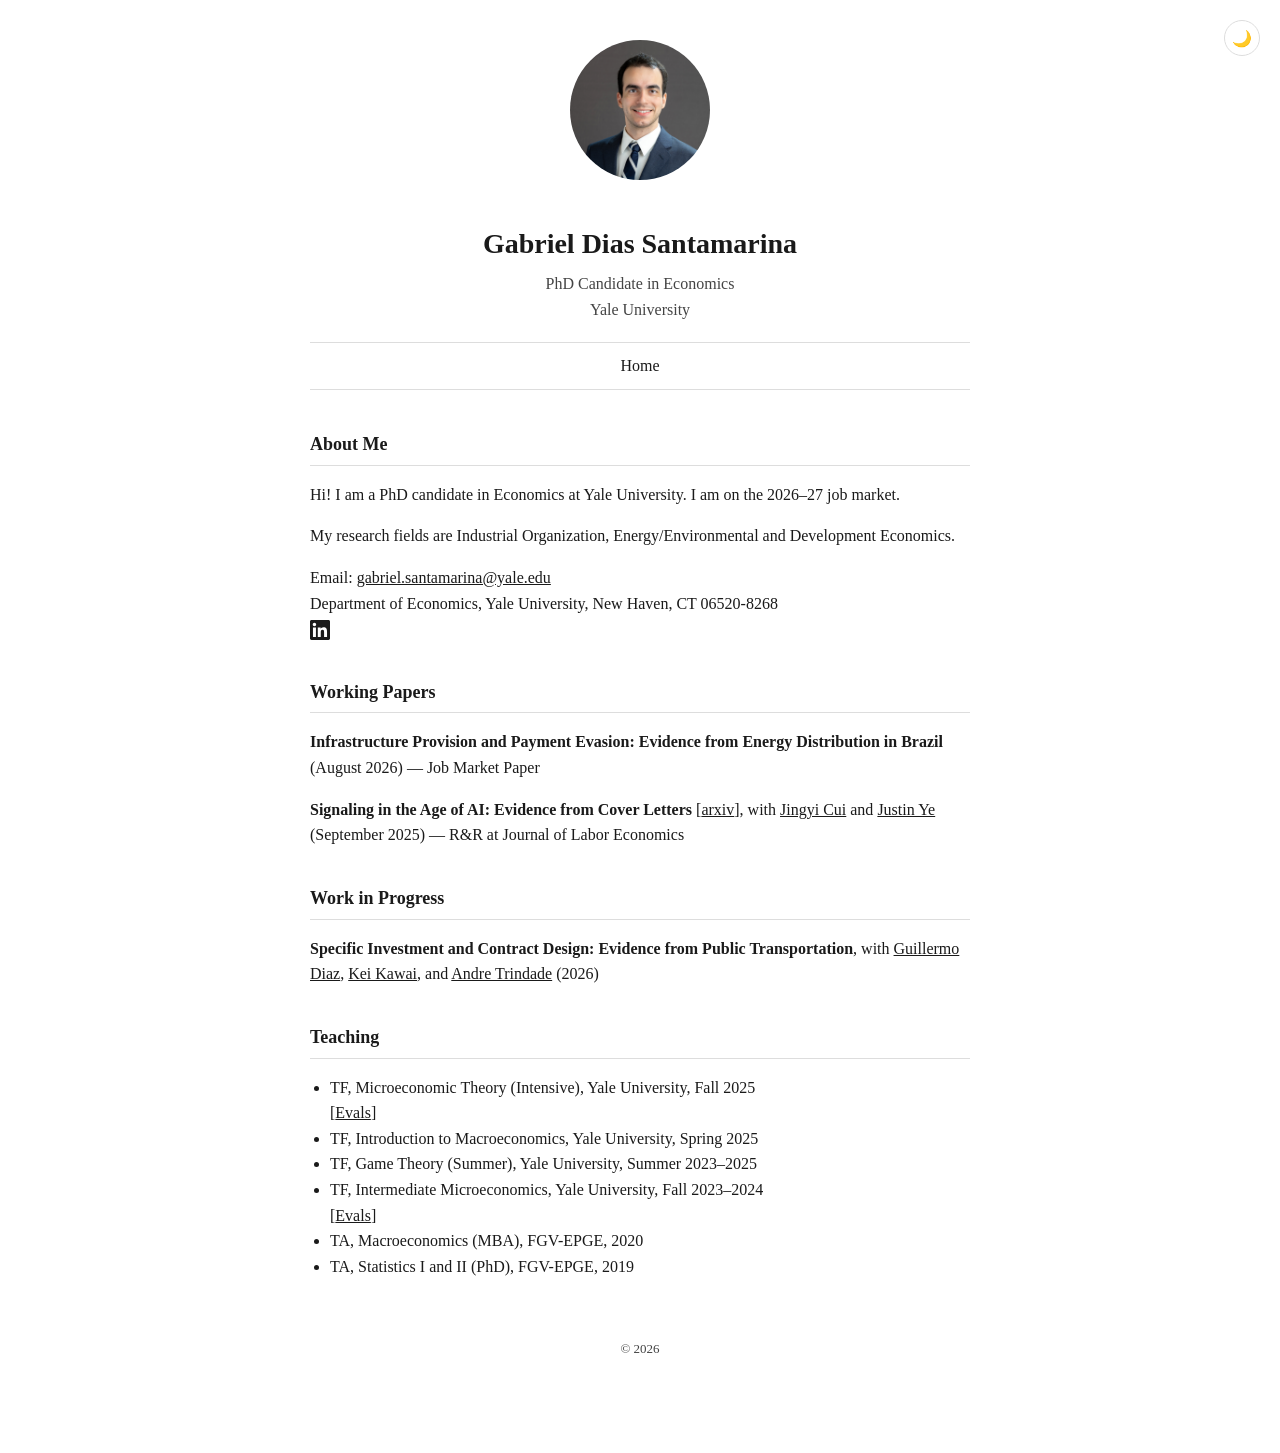
==== index.html @ d88a5005 "Update index.html" ====
<!DOCTYPE html>
<html lang="en">
<head>
<meta charset="UTF-8">
<meta name="viewport" content="width=device-width, initial-scale=1.0">
<title>Gabriel Dias Santamarina</title>
<meta name="description" content="Gabriel Dias Santamarina — PhD Candidate in Economics, Yale University">
<link rel="stylesheet" href="style.css">
</head>
<body>

<button id="theme-toggle" aria-label="Toggle dark mode">🌙</button>

<header>
  <img src="JMP_Photo.jpg" alt="Gabriel Dias Santamarina">
  <h1>Gabriel Dias Santamarina</h1>
  <p>PhD Candidate in Economics<br>Yale University</p>
</header>

<nav>
  <a href="index.html">Home</a>
</nav>

<main>
  <section>
    <h2>About Me</h2>
    <p>
      Hi! I am a PhD candidate in Economics at Yale University. I am on the 2026–27 job market.
    </p>
    <p>
      My research fields are Industrial Organization, Energy/Environmental and Development Economics.
    </p>
    <p>
      Email: <a href="mailto:gabriel.santamarina@yale.edu">gabriel.santamarina@yale.edu</a><br>
      Department of Economics, Yale University, New Haven, CT 06520-8268<br>
      <a href="https://www.linkedin.com/in/gabriel-dias-santamarina-1132b9433/" target="_blank" aria-label="LinkedIn">
        <svg xmlns="http://www.w3.org/2000/svg" width="20" height="20" viewBox="0 0 24 24" fill="currentColor" style="vertical-align: middle;">
          <path d="M20.447 20.452h-3.554v-5.569c0-1.328-.027-3.037-1.852-3.037-1.853 0-2.136 1.446-2.136 2.939v5.667H9.351V9h3.414v1.561h.046c.477-.9 1.637-1.85 3.37-1.85 3.601 0 4.267 2.37 4.267 5.455v6.286zM5.337 7.433c-1.144 0-2.063-.926-2.063-2.065 0-1.138.92-2.063 2.063-2.063 1.14 0 2.064.925 2.064 2.063 0 1.139-.925 2.065-2.064 2.065zm1.782 13.019H3.555V9h3.564v11.452zM22.225 0H1.771C.792 0 0 .774 0 1.729v20.542C0 23.227.792 24 1.771 24h20.451C23.2 24 24 23.227 24 22.271V1.729C24 .774 23.2 0 22.222 0h.003z"/>
        </svg>
      </a>
    </p>
  </section>
  <section>
    <h2>Working Papers</h2>
    <p>
      <strong>Infrastructure Provision and Payment Evasion: Evidence from Energy Distribution in Brazil</strong>
      (August 2026) — Job Market Paper
    </p>
    <p>
      <strong>Signaling in the Age of AI: Evidence from Cover Letters</strong>
      [<a href="https://arxiv.org/abs/2509.25054" target="_blank">arxiv</a>],
      with <a href="https://jingyi-cui.github.io" target="_blank">Jingyi Cui</a> and <a href="https://economics.yale.edu/people/justin-ye" target="_blank">Justin Ye</a> (September 2025) — R&R at Journal of Labor Economics
    </p>
  </section>

  <section>
    <h2>Work in Progress</h2>
    <p>
      <strong>Specific Investment and Contract Design: Evidence from Public Transportation</strong>,
      with <a href="https://sites.google.com/view/guillermodiaz-academic" target="_blank">Guillermo Diaz</a>, <a href="http://www.keikawai.com" target="_blank">Kei Kawai</a>, and <a href="https://sites.google.com/site/andretrindade/" target="_blank">Andre Trindade</a> (2026)
    </p>
  </section>

  <section>
    <h2>Teaching</h2>
    <ul>
      <li> TF, Microeconomic Theory (Intensive), Yale University, Fall 2025 </li> [<a href="Eval_Fall25.pdf" target="_blank">Evals</a>]
      <li> TF, Introduction to Macroeconomics, Yale University, Spring 2025 </li> 
      <li> TF, Game Theory (Summer), Yale University, Summer 2023–2025 </li> 
      <li> TF, Intermediate Microeconomics, Yale University, Fall 2023–2024 </li> [<a href="Eval_Fall24.pdf" target="_blank">Evals</a>]
      <li> TA, Macroeconomics (MBA), FGV-EPGE, 2020 </li>
      <li> TA, Statistics I and II (PhD), FGV-EPGE, 2019 </li>
    </ul>
  </section>
</main>

<footer>
  <p>&copy; 2026</p>
</footer>

<script>
  const toggle = document.getElementById('theme-toggle');
  toggle.addEventListener('click', () => {
    document.body.classList.toggle('dark');
    toggle.textContent = document.body.classList.contains('dark') ? '☀️' : '🌙';
  });
</script>

</body>
</html>
---- style.css ----
:root {
  --bg: #ffffff;
  --text: #1a1a1a;
  --accent: #444444;
  --border: #dddddd;
}

body.dark {
  --bg: #121212;
  --text: #e6e6e6;
  --accent: #aaaaaa;
  --border: #333333;
}

* {
  box-sizing: border-box;
}

body {
  background-color: var(--bg);
  color: var(--text);
  font-family: Georgia, 'Times New Roman', serif;
  max-width: 700px;
  margin: 0 auto;
  padding: 40px 20px 80px;
  line-height: 1.6;
  transition: background-color 0.2s, color 0.2s;
}

#theme-toggle {
  position: fixed;
  top: 20px;
  right: 20px;
  background: none;
  border: 1px solid var(--border);
  border-radius: 50%;
  width: 36px;
  height: 36px;
  cursor: pointer;
  font-size: 16px;
}

header {
  text-align: center;
  margin-bottom: 20px;
}

header img {
  width: 140px;
  height: 140px;
  object-fit: cover;
  border-radius: 50%;
  margin-bottom: 16px;
}

header h1 {
  margin-bottom: 4px;
  font-size: 28px;
}

header p {
  color: var(--accent);
  margin-top: 0;
}

nav {
  text-align: center;
  margin-bottom: 40px;
  border-top: 1px solid var(--border);
  border-bottom: 1px solid var(--border);
  padding: 10px 0;
}

nav a {
  color: var(--text);
  text-decoration: none;
  margin: 0 12px;
}

nav a:hover {
  text-decoration: underline;
}

section {
  margin-bottom: 36px;
}

h2 {
  font-size: 18px;
  border-bottom: 1px solid var(--border);
  padding-bottom: 6px;
  margin-bottom: 14px;
}

a {
  color: var(--text);
}

ul {
  padding-left: 20px;
}

footer {
  text-align: center;
  color: var(--accent);
  font-size: 13px;
  margin-top: 60px;
}
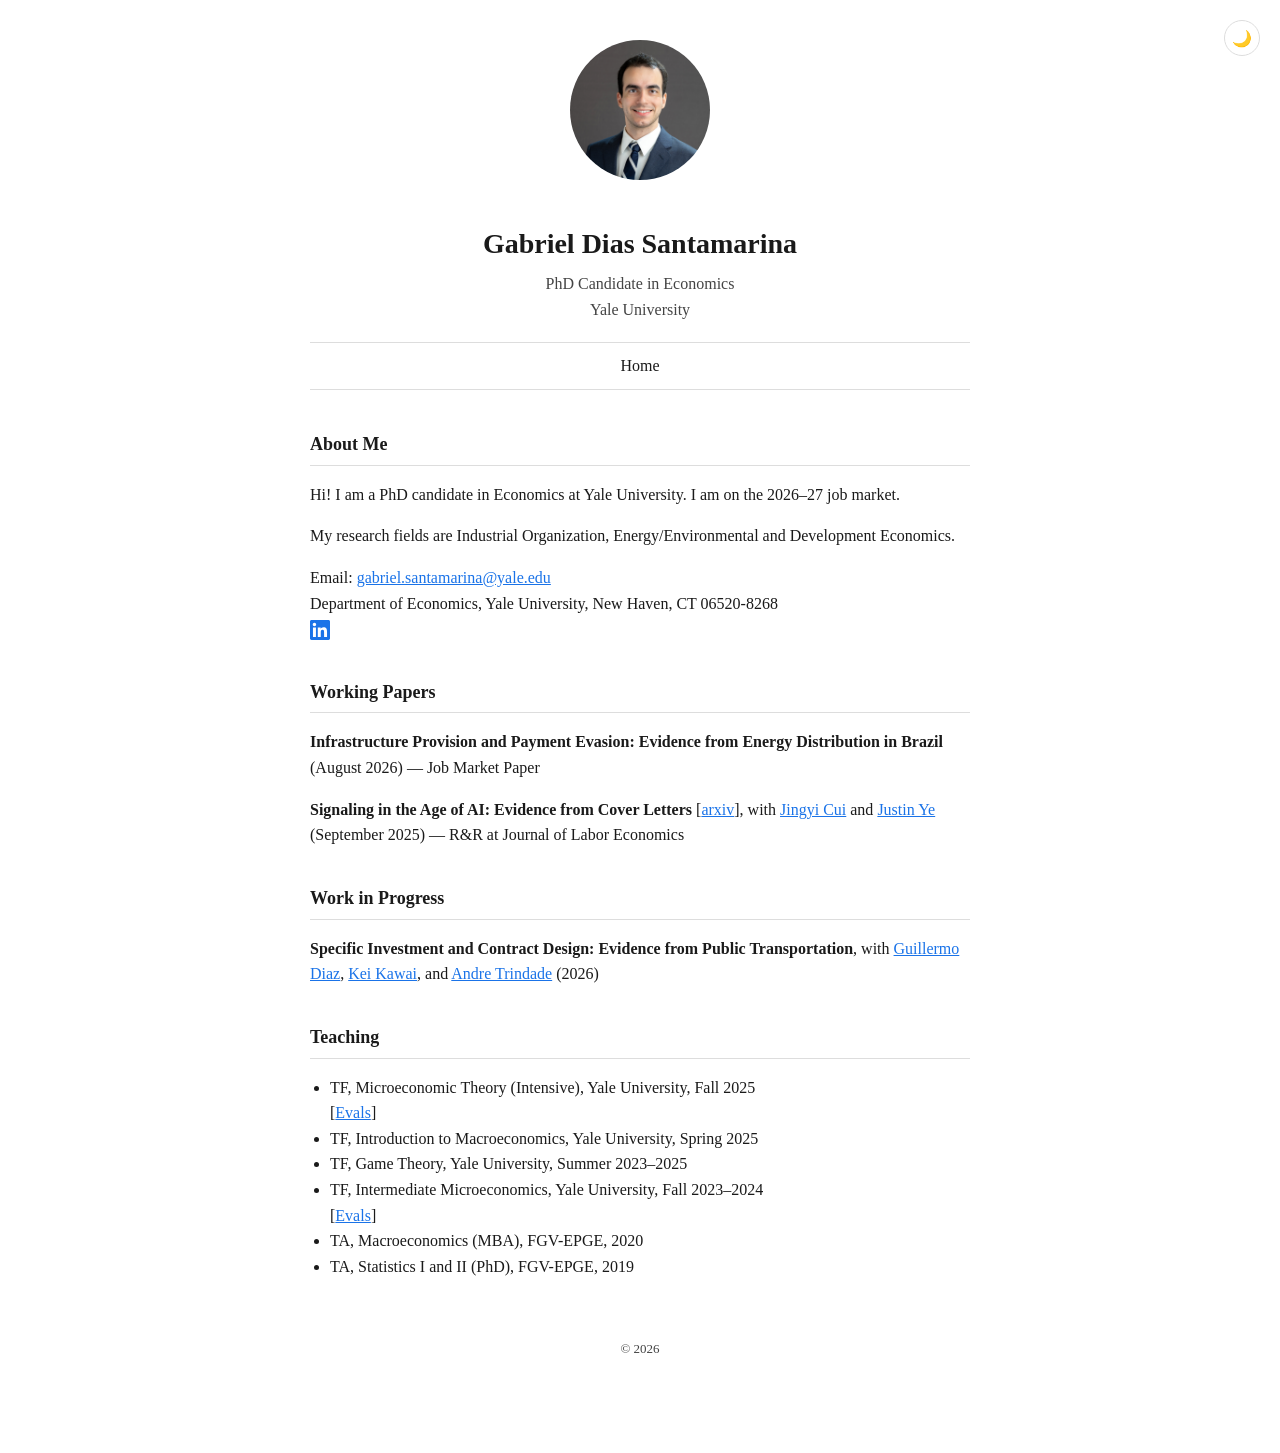
==== commit caa825e2: "Update index.html" ====
--- a/index.html
+++ b/index.html
@@ -66,7 +66,7 @@
     <ul>
       <li> TF, Microeconomic Theory (Intensive), Yale University, Fall 2025 </li> [<a href="Eval_Fall25.pdf" target="_blank">Evals</a>]
       <li> TF, Introduction to Macroeconomics, Yale University, Spring 2025 </li> 
-      <li> TF, Game Theory (Summer), Yale University, Summer 2023–2025 </li> 
+      <li> TF, Game Theory, Yale University, Summer 2023–2025 </li> 
       <li> TF, Intermediate Microeconomics, Yale University, Fall 2023–2024 </li> [<a href="Eval_Fall24.pdf" target="_blank">Evals</a>]
       <li> TA, Macroeconomics (MBA), FGV-EPGE, 2020 </li>
       <li> TA, Statistics I and II (PhD), FGV-EPGE, 2019 </li>
--- a/style.css
+++ b/style.css
@@ -93,6 +93,14 @@
 }
 
 a {
+  color: #1a73e8;
+}
+
+body.dark a {
+  color: #8ab4f8;
+}
+
+nav a {
   color: var(--text);
 }
 
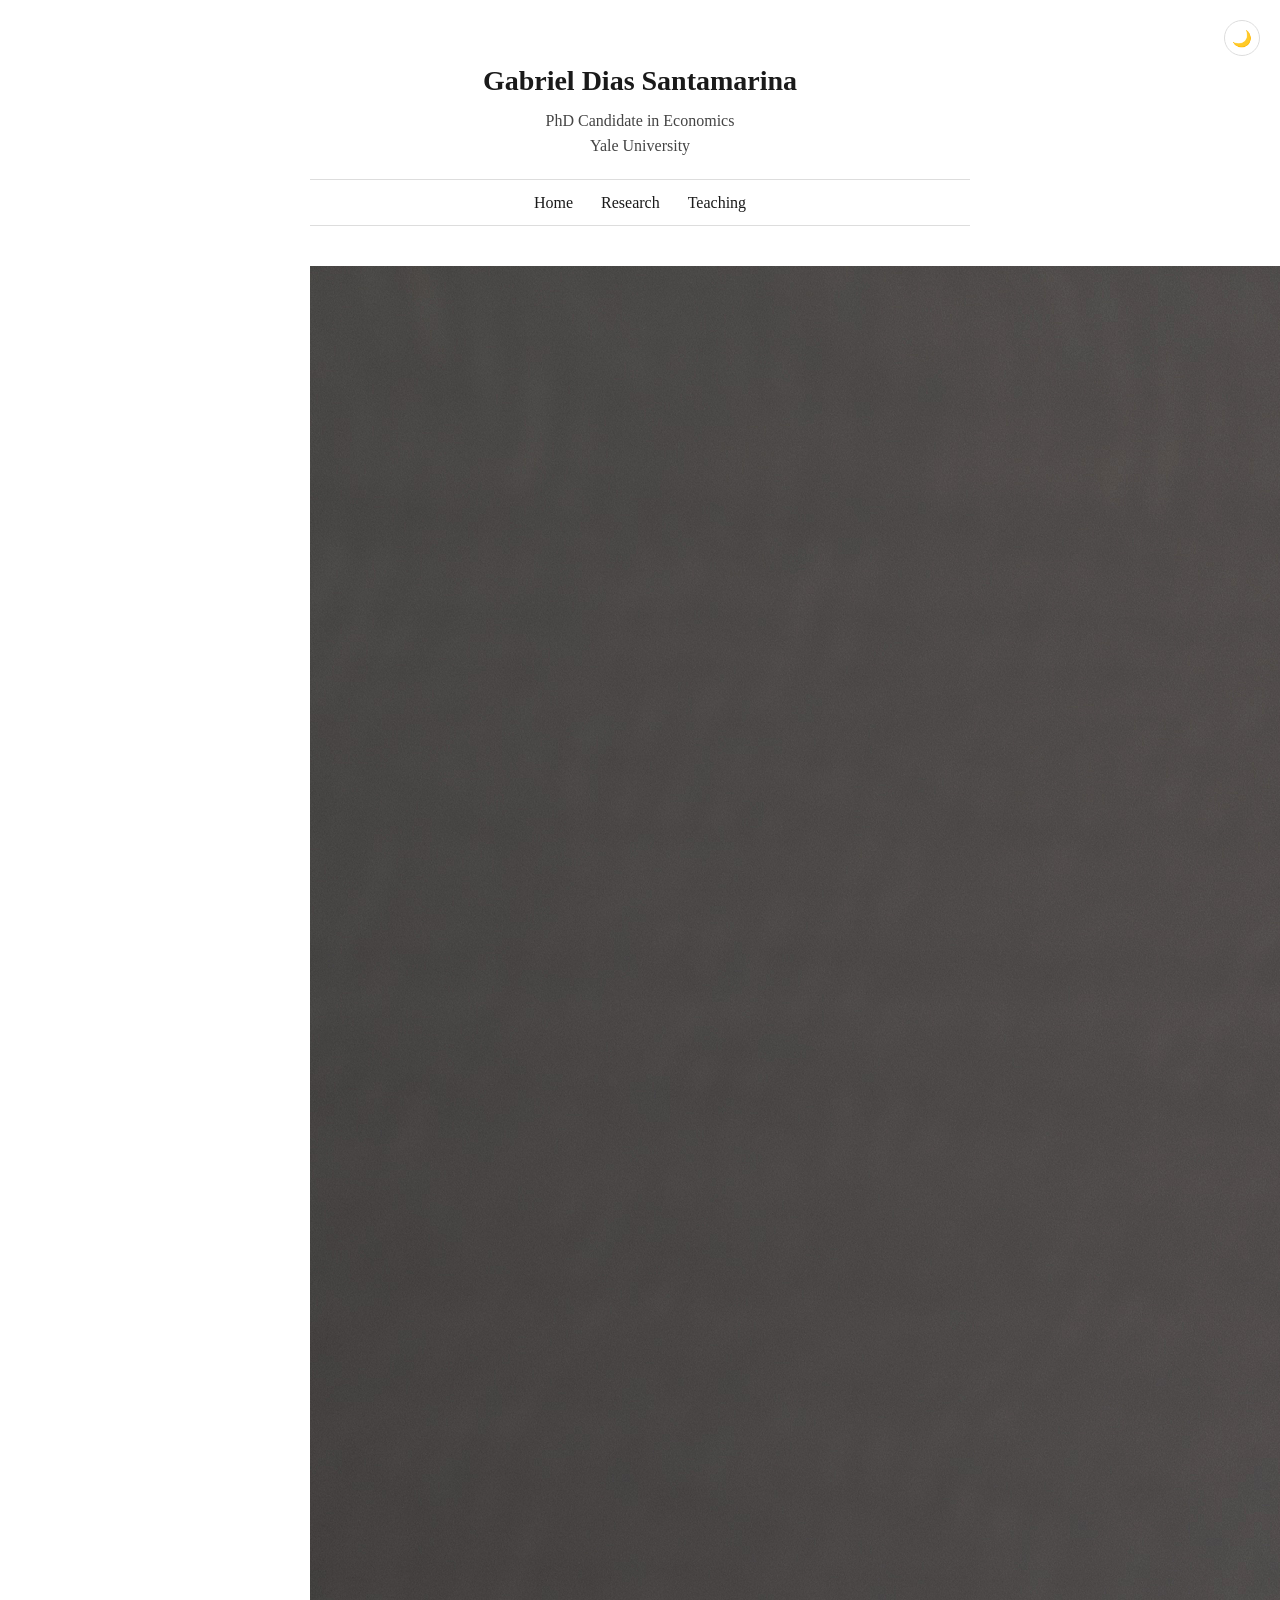
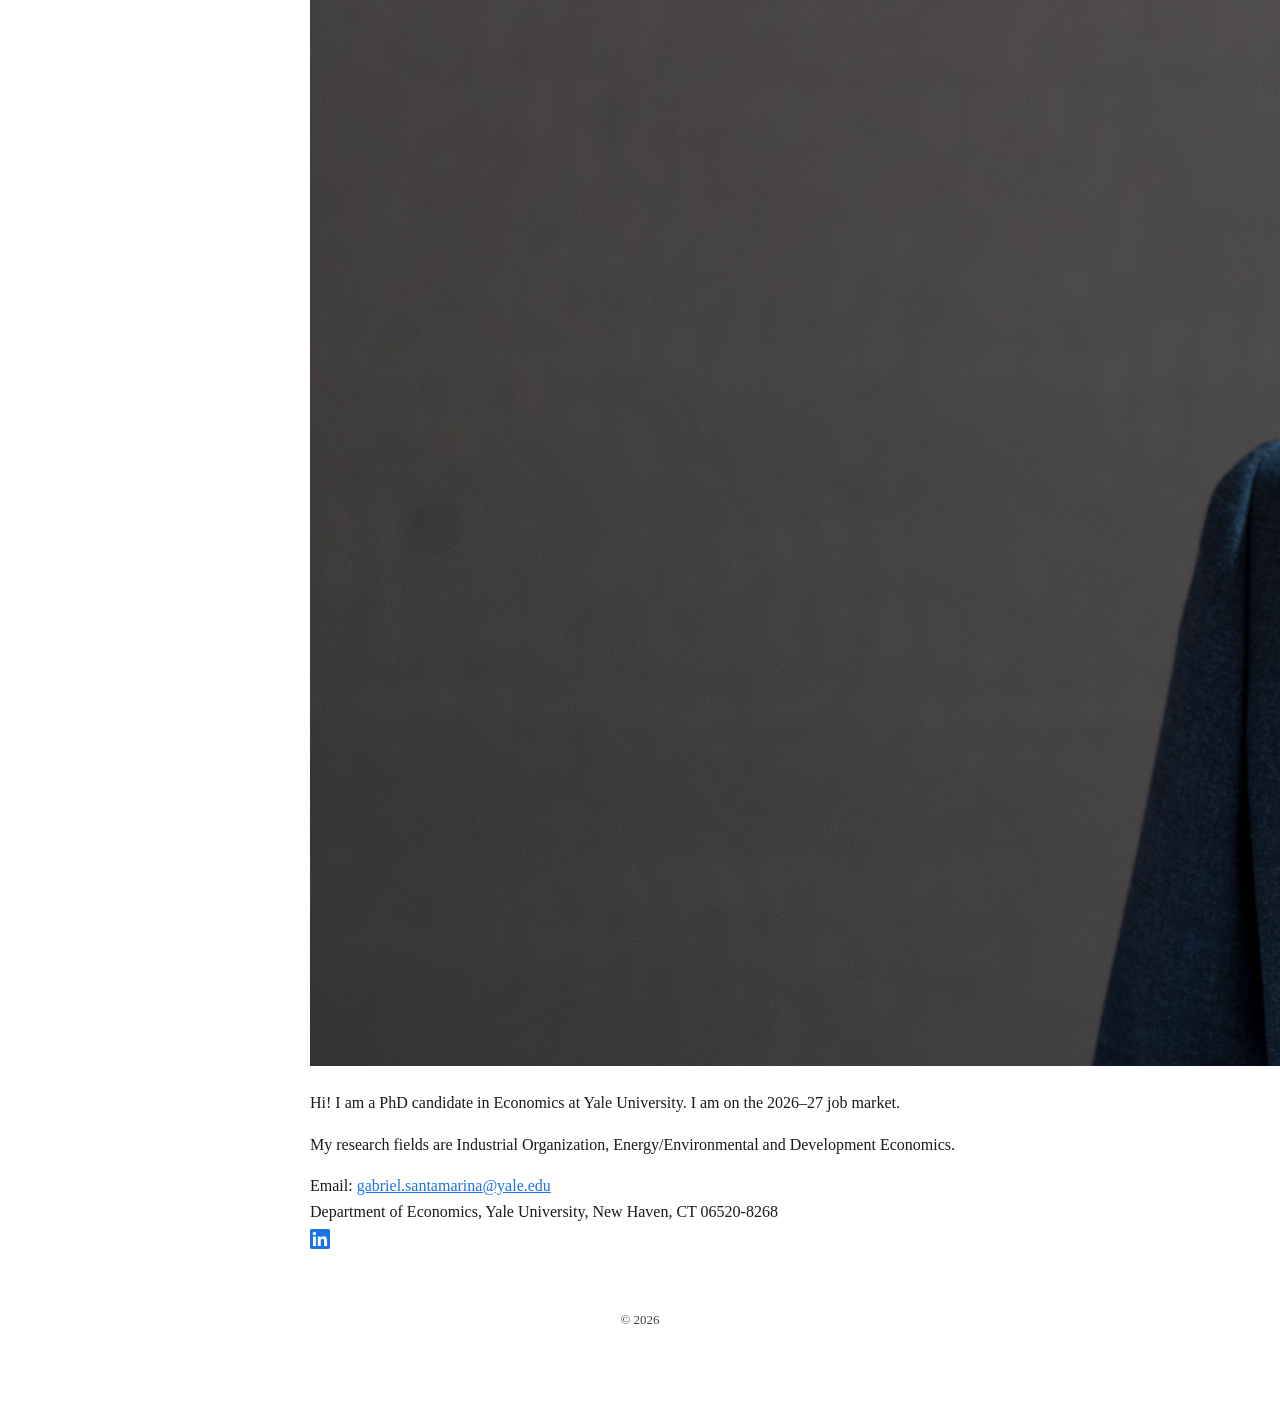
==== commit 972dd1f9: "Update index.html" ====
--- a/index.html
+++ b/index.html
@@ -12,65 +12,36 @@
 <button id="theme-toggle" aria-label="Toggle dark mode">🌙</button>
 
 <header>
-  <img src="JMP_Photo.jpg" alt="Gabriel Dias Santamarina">
   <h1>Gabriel Dias Santamarina</h1>
   <p>PhD Candidate in Economics<br>Yale University</p>
 </header>
 
 <nav>
-  <a href="index.html">Home</a>
+  <a href="index.html" class="active">Home</a>
+  <a href="research.html">Research</a>
+  <a href="teaching.html">Teaching</a>
 </nav>
 
 <main>
-  <section>
-    <h2>About Me</h2>
-    <p>
-      Hi! I am a PhD candidate in Economics at Yale University. I am on the 2026–27 job market.
-    </p>
-    <p>
-      My research fields are Industrial Organization, Energy/Environmental and Development Economics.
-    </p>
-    <p>
-      Email: <a href="mailto:gabriel.santamarina@yale.edu">gabriel.santamarina@yale.edu</a><br>
-      Department of Economics, Yale University, New Haven, CT 06520-8268<br>
-      <a href="https://www.linkedin.com/in/gabriel-dias-santamarina-1132b9433/" target="_blank" aria-label="LinkedIn">
-        <svg xmlns="http://www.w3.org/2000/svg" width="20" height="20" viewBox="0 0 24 24" fill="currentColor" style="vertical-align: middle;">
-          <path d="M20.447 20.452h-3.554v-5.569c0-1.328-.027-3.037-1.852-3.037-1.853 0-2.136 1.446-2.136 2.939v5.667H9.351V9h3.414v1.561h.046c.477-.9 1.637-1.85 3.37-1.85 3.601 0 4.267 2.37 4.267 5.455v6.286zM5.337 7.433c-1.144 0-2.063-.926-2.063-2.065 0-1.138.92-2.063 2.063-2.063 1.14 0 2.064.925 2.064 2.063 0 1.139-.925 2.065-2.064 2.065zm1.782 13.019H3.555V9h3.564v11.452zM22.225 0H1.771C.792 0 0 .774 0 1.729v20.542C0 23.227.792 24 1.771 24h20.451C23.2 24 24 23.227 24 22.271V1.729C24 .774 23.2 0 22.222 0h.003z"/>
-        </svg>
-      </a>
-    </p>
-  </section>
-  <section>
-    <h2>Working Papers</h2>
-    <p>
-      <strong>Infrastructure Provision and Payment Evasion: Evidence from Energy Distribution in Brazil</strong>
-      (August 2026) — Job Market Paper
-    </p>
-    <p>
-      <strong>Signaling in the Age of AI: Evidence from Cover Letters</strong>
-      [<a href="https://arxiv.org/abs/2509.25054" target="_blank">arxiv</a>],
-      with <a href="https://jingyi-cui.github.io" target="_blank">Jingyi Cui</a> and <a href="https://economics.yale.edu/people/justin-ye" target="_blank">Justin Ye</a> (September 2025) — R&R at Journal of Labor Economics
-    </p>
-  </section>
-
-  <section>
-    <h2>Work in Progress</h2>
-    <p>
-      <strong>Specific Investment and Contract Design: Evidence from Public Transportation</strong>,
-      with <a href="https://sites.google.com/view/guillermodiaz-academic" target="_blank">Guillermo Diaz</a>, <a href="http://www.keikawai.com" target="_blank">Kei Kawai</a>, and <a href="https://sites.google.com/site/andretrindade/" target="_blank">Andre Trindade</a> (2026)
-    </p>
-  </section>
-
-  <section>
-    <h2>Teaching</h2>
-    <ul>
-      <li> TF, Microeconomic Theory (Intensive), Yale University, Fall 2025 </li> [<a href="Eval_Fall25.pdf" target="_blank">Evals</a>]
-      <li> TF, Introduction to Macroeconomics, Yale University, Spring 2025 </li> 
-      <li> TF, Game Theory, Yale University, Summer 2023–2025 </li> 
-      <li> TF, Intermediate Microeconomics, Yale University, Fall 2023–2024 </li> [<a href="Eval_Fall24.pdf" target="_blank">Evals</a>]
-      <li> TA, Macroeconomics (MBA), FGV-EPGE, 2020 </li>
-      <li> TA, Statistics I and II (PhD), FGV-EPGE, 2019 </li>
-    </ul>
+  <section class="intro">
+    <img src="JMP_Photo.jpg" alt="Gabriel Dias Santamarina">
+    <div>
+      <p>
+        Hi! I am a PhD candidate in Economics at Yale University. I am on the 2026–27 job market.
+      </p>
+      <p>
+        My research fields are Industrial Organization, Energy/Environmental and Development Economics.
+      </p>
+      <p>
+        Email: <a href="mailto:gabriel.santamarina@yale.edu">gabriel.santamarina@yale.edu</a><br>
+        Department of Economics, Yale University, New Haven, CT 06520-8268<br>
+        <a href="https://www.linkedin.com/in/gabriel-dias-santamarina-1132b9433/" target="_blank" aria-label="LinkedIn">
+          <svg xmlns="http://www.w3.org/2000/svg" width="20" height="20" viewBox="0 0 24 24" fill="currentColor" style="vertical-align: middle;">
+            <path d="M20.447 20.452h-3.554v-5.569c0-1.328-.027-3.037-1.852-3.037-1.853 0-2.136 1.446-2.136 2.939v5.667H9.351V9h3.414v1.561h.046c.477-.9 1.637-1.85 3.37-1.85 3.601 0 4.267 2.37 4.267 5.455v6.286zM5.337 7.433c-1.144 0-2.063-.926-2.063-2.065 0-1.138.92-2.063 2.063-2.063 1.14 0 2.064.925 2.064 2.063 0 1.139-.925 2.065-2.064 2.065zm1.782 13.019H3.555V9h3.564v11.452zM22.225 0H1.771C.792 0 0 .774 0 1.729v20.542C0 23.227.792 24 1.771 24h20.451C23.2 24 24 23.227 24 22.271V1.729C24 .774 23.2 0 22.222 0h.003z"/>
+          </svg>
+        </a>
+      </p>
+    </div>
   </section>
 </main>
 
@@ -80,9 +51,15 @@
 
 <script>
   const toggle = document.getElementById('theme-toggle');
+  if (localStorage.getItem('theme') === 'dark') {
+    document.body.classList.add('dark');
+    toggle.textContent = '☀️';
+  }
   toggle.addEventListener('click', () => {
     document.body.classList.toggle('dark');
-    toggle.textContent = document.body.classList.contains('dark') ? '☀️' : '🌙';
+    const dark = document.body.classList.contains('dark');
+    toggle.textContent = dark ? '☀️' : '🌙';
+    localStorage.setItem('theme', dark ? 'dark' : 'light');
   });
 </script>
 
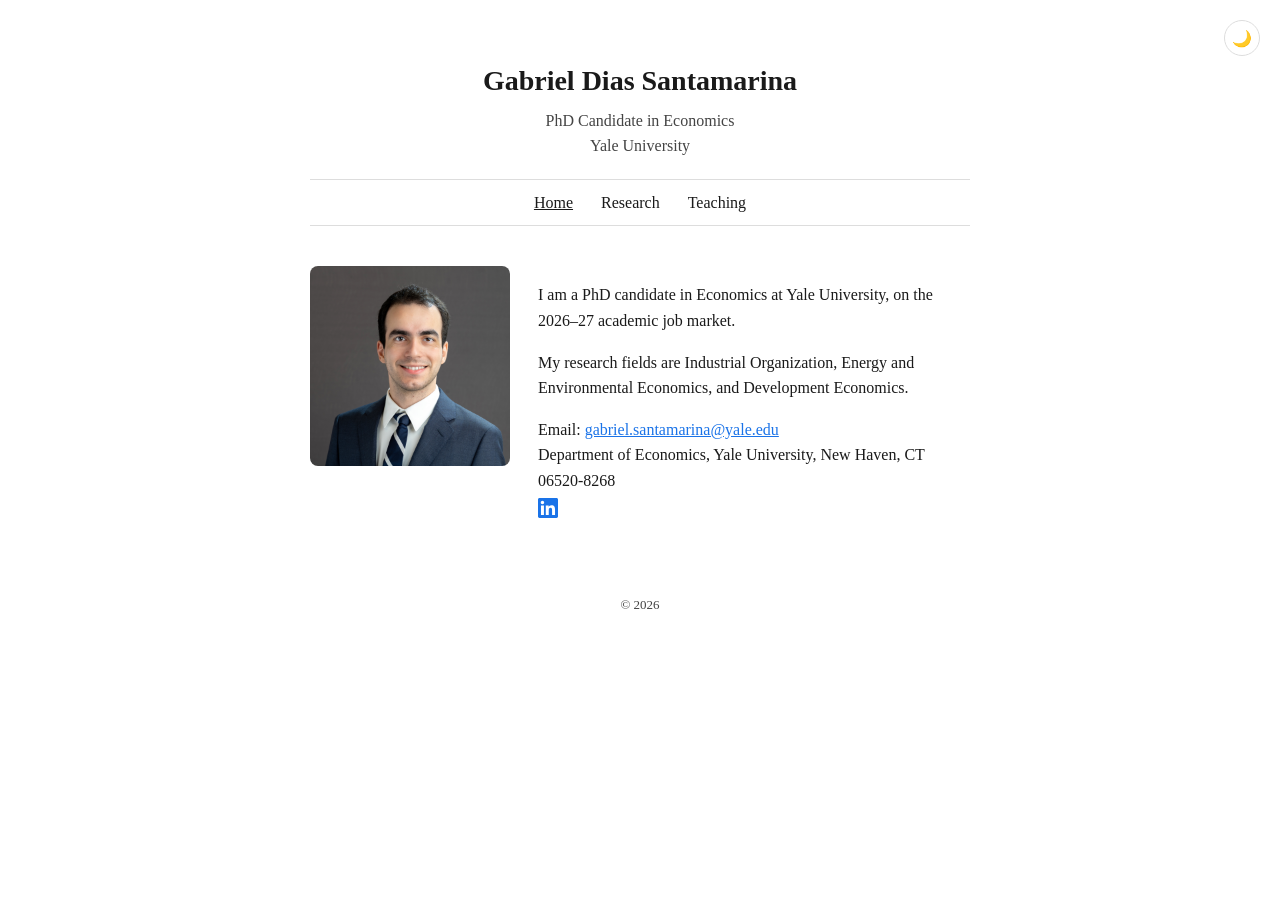
==== commit adaa5fda: "Update index.html" ====
--- a/index.html
+++ b/index.html
@@ -27,10 +27,10 @@
     <img src="JMP_Photo.jpg" alt="Gabriel Dias Santamarina">
     <div>
       <p>
-        Hi! I am a PhD candidate in Economics at Yale University. I am on the 2026–27 job market.
+        I am a PhD candidate in Economics at Yale University, on the 2026–27 academic job market. 
       </p>
       <p>
-        My research fields are Industrial Organization, Energy/Environmental and Development Economics.
+        My research fields are Industrial Organization, Energy and Environmental Economics, and Development Economics.
       </p>
       <p>
         Email: <a href="mailto:gabriel.santamarina@yale.edu">gabriel.santamarina@yale.edu</a><br>
--- a/style.css
+++ b/style.css
@@ -104,6 +104,14 @@
   color: var(--text);
 }
 
+main img {
+  width: 200px;
+  height: 200px;
+  max-width: 100%;
+  object-fit: cover;
+  border-radius: 8px;
+}
+
 ul {
   padding-left: 20px;
 }
@@ -114,3 +122,48 @@
   font-size: 13px;
   margin-top: 60px;
 }
+
+.intro {
+  display: flex;
+  gap: 28px;
+  align-items: flex-start;
+}
+
+.intro img {
+  width: 200px;
+  height: 200px;
+  object-fit: cover;
+  border-radius: 8px;
+  flex-shrink: 0;
+}
+
+nav a.active {
+  text-decoration: underline;
+}
+
+@media (max-width: 600px) {
+  .intro {
+    flex-direction: column;
+    align-items: center;
+  }
+}
+
+.course {
+  background: #f3f3f3;
+  border-radius: 6px;
+  padding: 12px 16px;
+  margin-bottom: 10px;
+}
+
+.course strong {
+  display: block;
+}
+
+.course span {
+  color: var(--accent);
+  font-size: 15px;
+}
+
+body.dark .course {
+  background: #1e1e1e;
+}
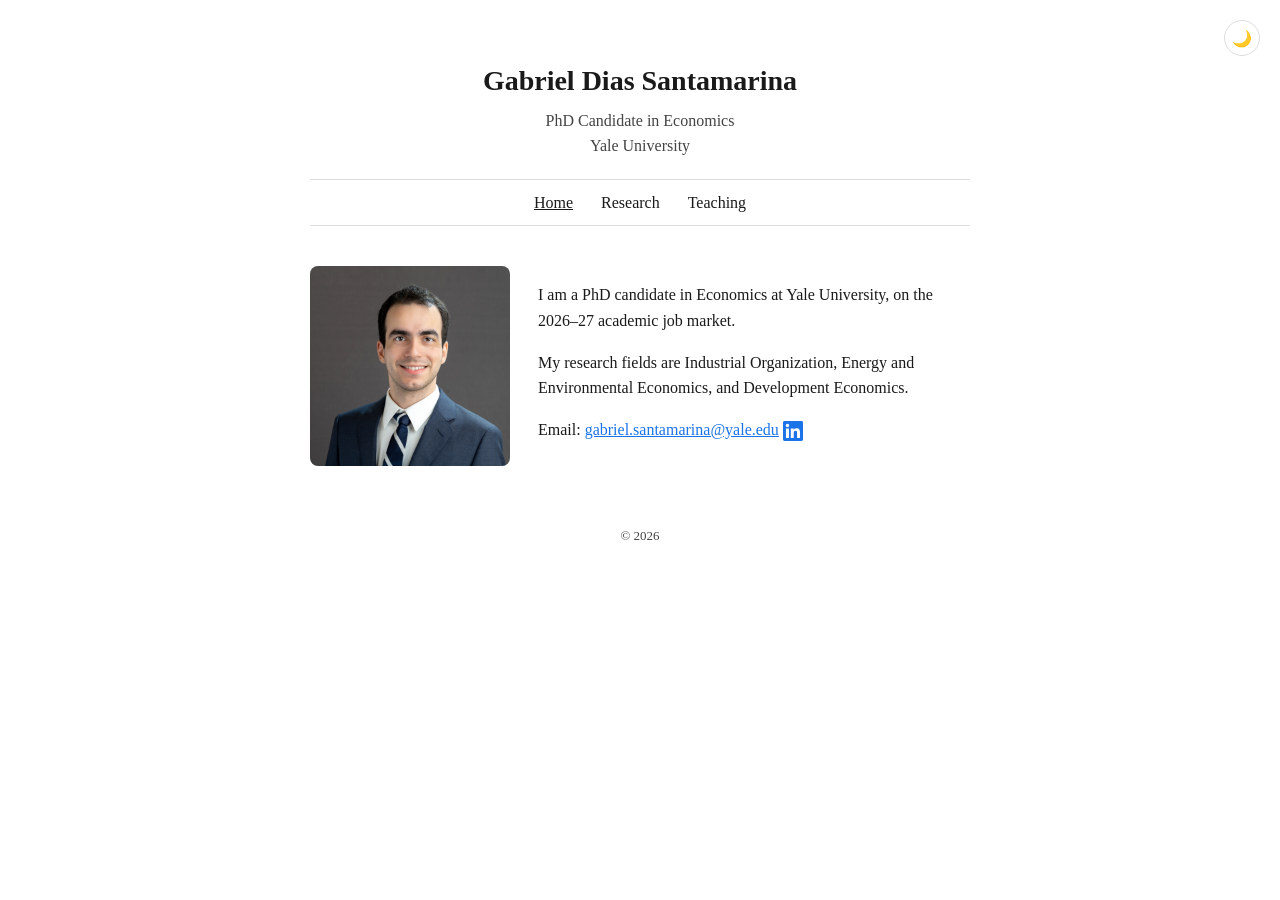
==== commit d7405a1a: "Update index.html" ====
--- a/index.html
+++ b/index.html
@@ -33,8 +33,7 @@
         My research fields are Industrial Organization, Energy and Environmental Economics, and Development Economics.
       </p>
       <p>
-        Email: <a href="mailto:gabriel.santamarina@yale.edu">gabriel.santamarina@yale.edu</a><br>
-        Department of Economics, Yale University, New Haven, CT 06520-8268<br>
+        Email: <a href="mailto:gabriel.santamarina@yale.edu">gabriel.santamarina@yale.edu</a>
         <a href="https://www.linkedin.com/in/gabriel-dias-santamarina-1132b9433/" target="_blank" aria-label="LinkedIn">
           <svg xmlns="http://www.w3.org/2000/svg" width="20" height="20" viewBox="0 0 24 24" fill="currentColor" style="vertical-align: middle;">
             <path d="M20.447 20.452h-3.554v-5.569c0-1.328-.027-3.037-1.852-3.037-1.853 0-2.136 1.446-2.136 2.939v5.667H9.351V9h3.414v1.561h.046c.477-.9 1.637-1.85 3.37-1.85 3.601 0 4.267 2.37 4.267 5.455v6.286zM5.337 7.433c-1.144 0-2.063-.926-2.063-2.065 0-1.138.92-2.063 2.063-2.063 1.14 0 2.064.925 2.064 2.063 0 1.139-.925 2.065-2.064 2.065zm1.782 13.019H3.555V9h3.564v11.452zM22.225 0H1.771C.792 0 0 .774 0 1.729v20.542C0 23.227.792 24 1.771 24h20.451C23.2 24 24 23.227 24 22.271V1.729C24 .774 23.2 0 22.222 0h.003z"/>
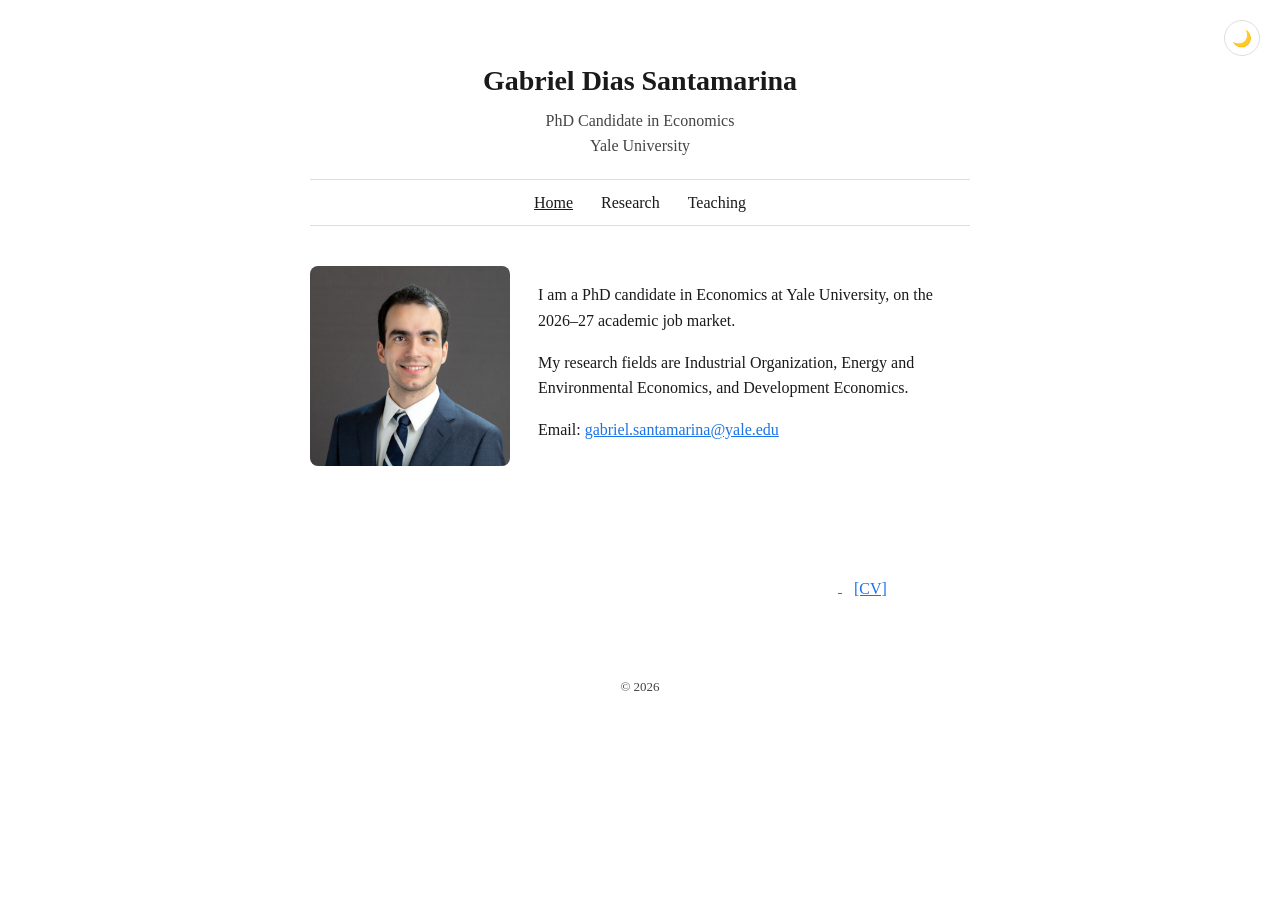
==== commit 705c4100: "Update index.html" ====
--- a/index.html
+++ b/index.html
@@ -34,11 +34,10 @@
       </p>
       <p>
         Email: <a href="mailto:gabriel.santamarina@yale.edu">gabriel.santamarina@yale.edu</a>
-        <a href="https://www.linkedin.com/in/gabriel-dias-santamarina-1132b9433/" target="_blank" aria-label="LinkedIn">
-          <svg xmlns="http://www.w3.org/2000/svg" width="20" height="20" viewBox="0 0 24 24" fill="currentColor" style="vertical-align: middle;">
-            <path d="M20.447 20.452h-3.554v-5.569c0-1.328-.027-3.037-1.852-3.037-1.853 0-2.136 1.446-2.136 2.939v5.667H9.351V9h3.414v1.561h.046c.477-.9 1.637-1.85 3.37-1.85 3.601 0 4.267 2.37 4.267 5.455v6.286zM5.337 7.433c-1.144 0-2.063-.926-2.063-2.065 0-1.138.92-2.063 2.063-2.063 1.14 0 2.064.925 2.064 2.063 0 1.139-.925 2.065-2.064 2.065zm1.782 13.019H3.555V9h3.564v11.452zM22.225 0H1.771C.792 0 0 .774 0 1.729v20.542C0 23.227.792 24 1.771 24h20.451C23.2 24 24 23.227 24 22.271V1.729C24 .774 23.2 0 22.222 0h.003z"/>
-          </svg>
+                <a href="https://www.linkedin.com/in/gabriel-dias-santamarina-1132b9433/" target="_blank" aria-label="LinkedIn">
+          <svg ...>...</svg>
         </a>
+        <a href="DiasSantamarina_Gabriel_CV.pdf" target="_blank" style="margin-left: 12px; vertical-align: middle;">[CV]</a>
       </p>
     </div>
   </section>
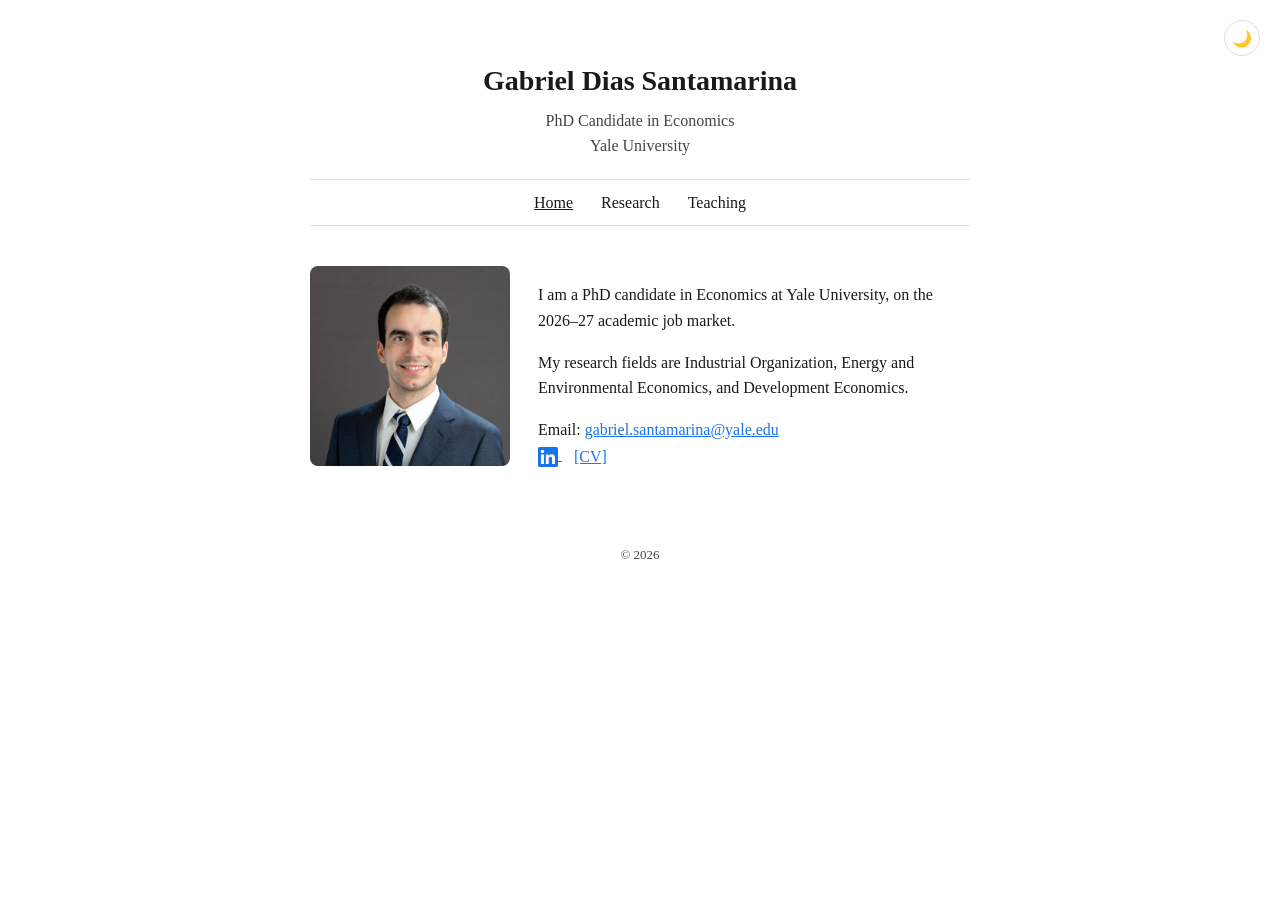
==== commit dc5589b6: "Update index.html" ====
--- a/index.html
+++ b/index.html
@@ -27,15 +27,17 @@
     <img src="JMP_Photo.jpg" alt="Gabriel Dias Santamarina">
     <div>
       <p>
-        I am a PhD candidate in Economics at Yale University, on the 2026–27 academic job market. 
+        I am a PhD candidate in Economics at Yale University, on the 2026–27 academic job market.
       </p>
       <p>
         My research fields are Industrial Organization, Energy and Environmental Economics, and Development Economics.
       </p>
       <p>
-        Email: <a href="mailto:gabriel.santamarina@yale.edu">gabriel.santamarina@yale.edu</a>
-                <a href="https://www.linkedin.com/in/gabriel-dias-santamarina-1132b9433/" target="_blank" aria-label="LinkedIn">
-          <svg ...>...</svg>
+        Email: <a href="mailto:gabriel.santamarina@yale.edu">gabriel.santamarina@yale.edu</a><br>
+        <a href="https://www.linkedin.com/in/gabriel-dias-santamarina-1132b9433/" target="_blank" aria-label="LinkedIn">
+          <svg xmlns="http://www.w3.org/2000/svg" width="20" height="20" viewBox="0 0 24 24" fill="currentColor" style="vertical-align: middle;">
+            <path d="M20.447 20.452h-3.554v-5.569c0-1.328-.027-3.037-1.852-3.037-1.853 0-2.136 1.446-2.136 2.939v5.667H9.351V9h3.414v1.561h.046c.477-.9 1.637-1.85 3.37-1.85 3.601 0 4.267 2.37 4.267 5.455v6.286zM5.337 7.433c-1.144 0-2.063-.926-2.063-2.065 0-1.138.92-2.063 2.063-2.063 1.14 0 2.064.925 2.064 2.063 0 1.139-.925 2.065-2.064 2.065zm1.782 13.019H3.555V9h3.564v11.452zM22.225 0H1.771C.792 0 0 .774 0 1.729v20.542C0 23.227.792 24 1.771 24h20.451C23.2 24 24 23.227 24 22.271V1.729C24 .774 23.2 0 22.222 0h.003z"/>
+          </svg>
         </a>
         <a href="DiasSantamarina_Gabriel_CV.pdf" target="_blank" style="margin-left: 12px; vertical-align: middle;">[CV]</a>
       </p>
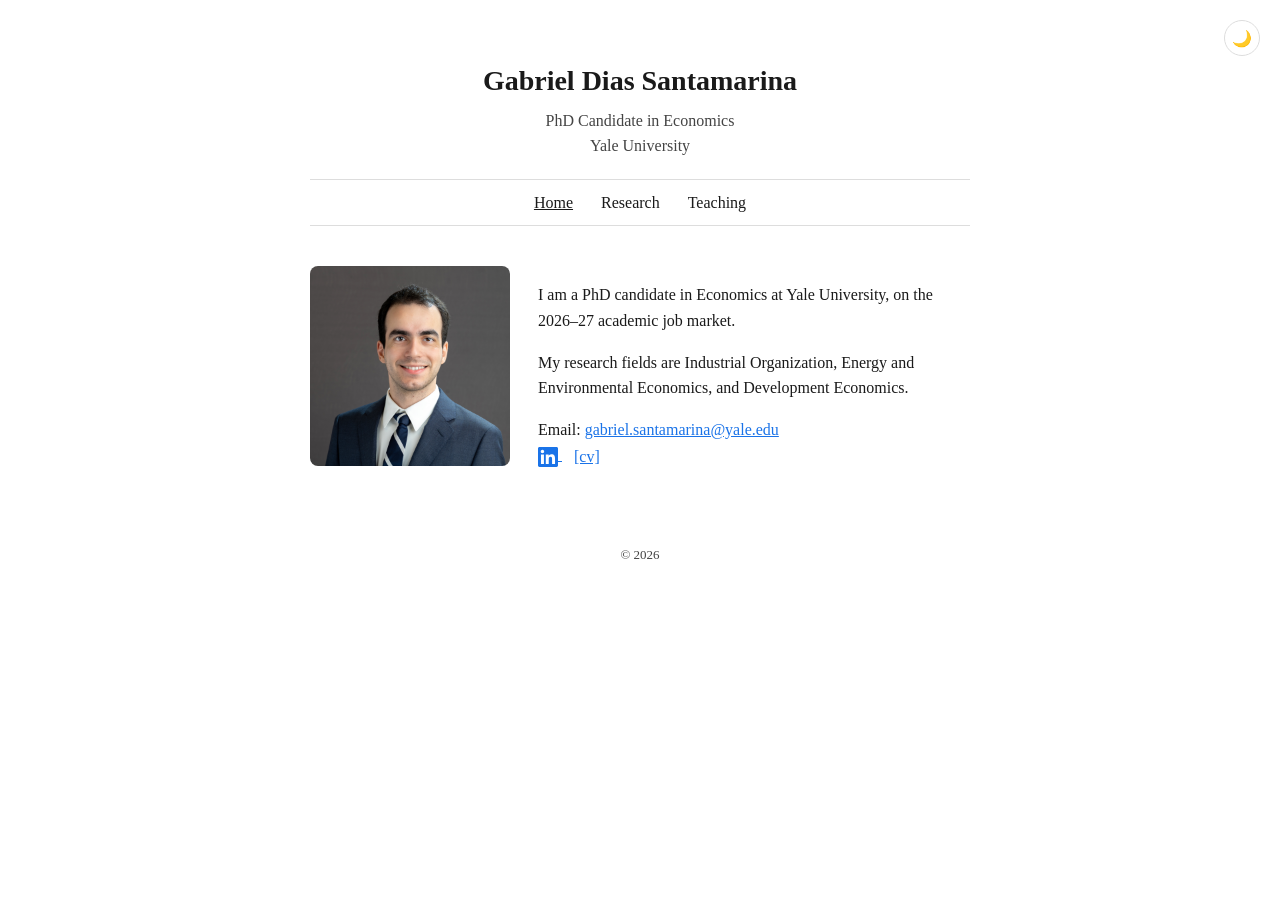
==== commit eb714121: "Update index.html" ====
--- a/index.html
+++ b/index.html
@@ -39,7 +39,7 @@
             <path d="M20.447 20.452h-3.554v-5.569c0-1.328-.027-3.037-1.852-3.037-1.853 0-2.136 1.446-2.136 2.939v5.667H9.351V9h3.414v1.561h.046c.477-.9 1.637-1.85 3.37-1.85 3.601 0 4.267 2.37 4.267 5.455v6.286zM5.337 7.433c-1.144 0-2.063-.926-2.063-2.065 0-1.138.92-2.063 2.063-2.063 1.14 0 2.064.925 2.064 2.063 0 1.139-.925 2.065-2.064 2.065zm1.782 13.019H3.555V9h3.564v11.452zM22.225 0H1.771C.792 0 0 .774 0 1.729v20.542C0 23.227.792 24 1.771 24h20.451C23.2 24 24 23.227 24 22.271V1.729C24 .774 23.2 0 22.222 0h.003z"/>
           </svg>
         </a>
-        <a href="DiasSantamarina_Gabriel_CV.pdf" target="_blank" style="margin-left: 12px; vertical-align: middle;">[CV]</a>
+        <a href="DiasSantamarina_Gabriel_CV.pdf" target="_blank" style="margin-left: 12px; vertical-align: middle;">[cv]</a>
       </p>
     </div>
   </section>
